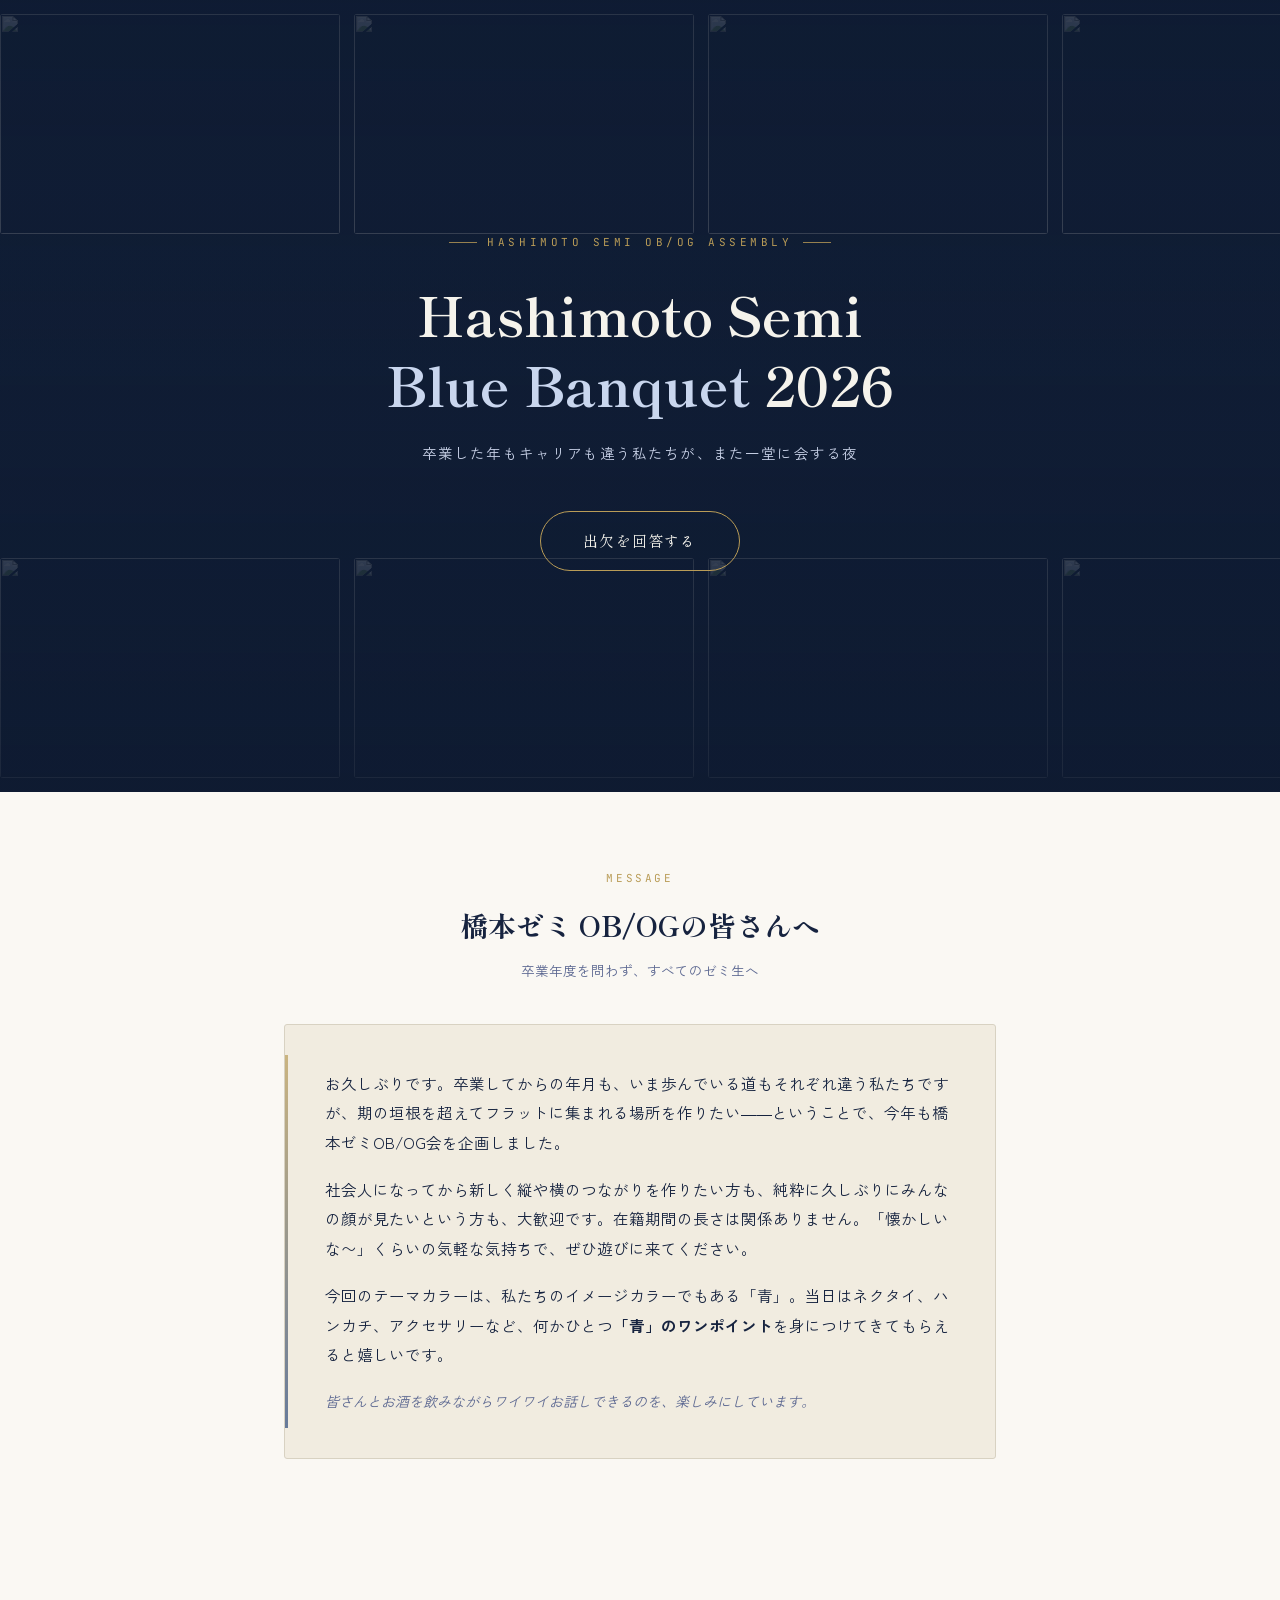
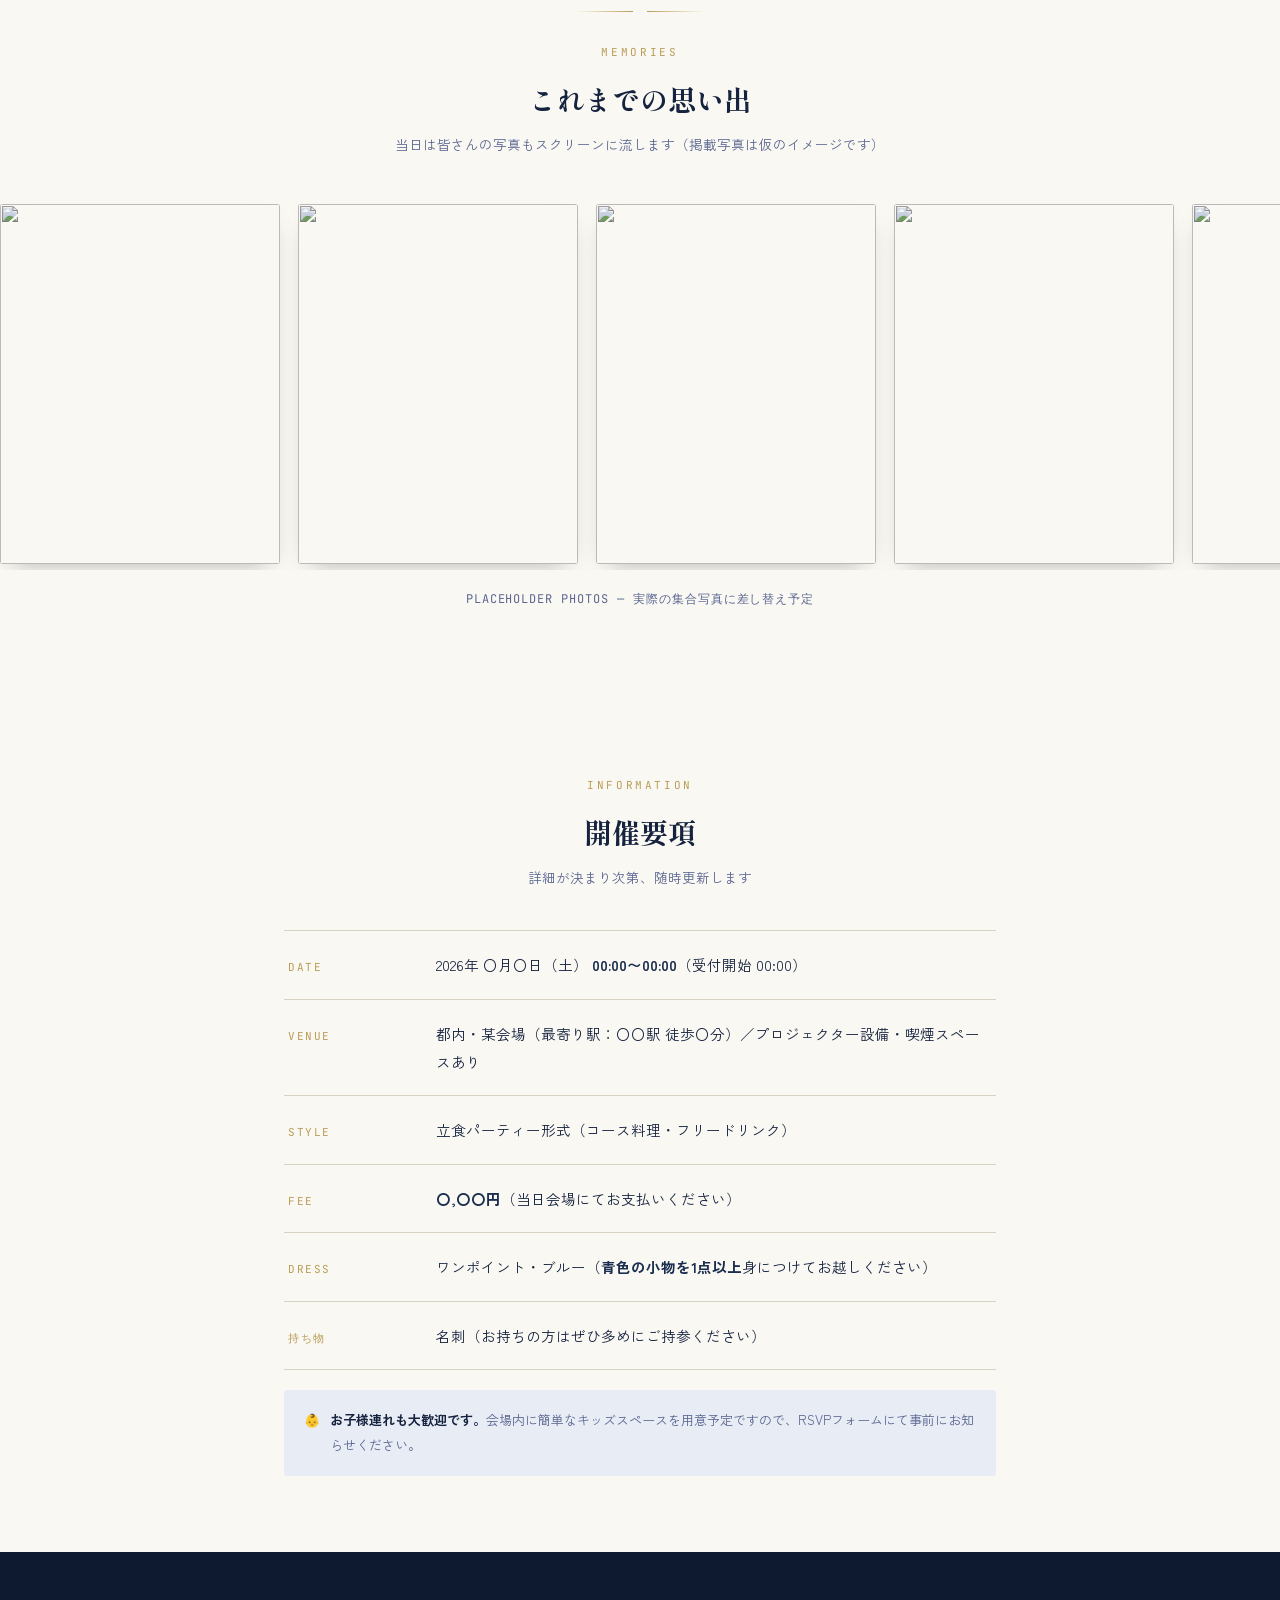
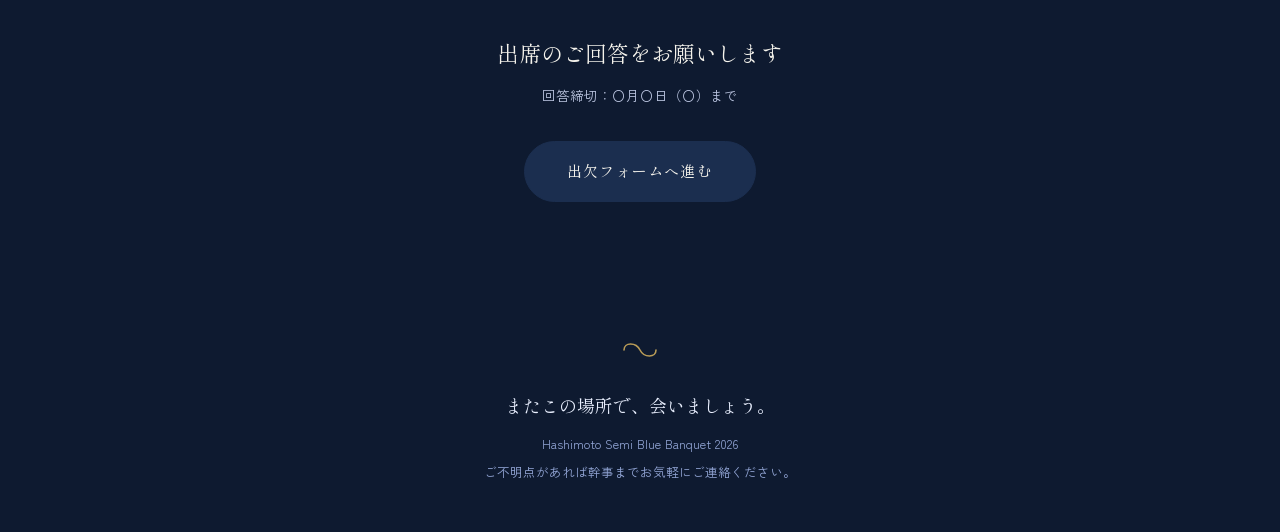
==== index.html @ cfdf3e19 "Add files via upload" ====
<!DOCTYPE html>
<html lang="ja">
<head>
<meta charset="UTF-8">
<meta name="viewport" content="width=device-width, initial-scale=1.0">
<title>Hashimoto Semi Blue Banquet 2026 | OB/OG会 デジタル招待状</title>
<link rel="preconnect" href="https://fonts.googleapis.com">
<link href="https://fonts.googleapis.com/css2?family=Shippori+Mincho:wght@500;700&family=Zen+Kaku+Gothic+New:wght@400;500;700&family=JetBrains+Mono:wght@400;500&display=swap" rel="stylesheet">
<link rel="stylesheet" href="styles.css">
</head>
<body>

<header class="hero">
  <div class="hero-gallery" aria-hidden="true">
    <div class="hero-row row-a">
      <img src="https://picsum.photos/id/1015/340/220" alt="">
      <img src="https://picsum.photos/id/1016/340/220" alt="">
      <img src="https://picsum.photos/id/1018/340/220" alt="">
      <img src="https://picsum.photos/id/1019/340/220" alt="">
      <img src="https://picsum.photos/id/1020/340/220" alt="">
      <img src="https://picsum.photos/id/1015/340/220" alt="">
      <img src="https://picsum.photos/id/1016/340/220" alt="">
      <img src="https://picsum.photos/id/1018/340/220" alt="">
      <img src="https://picsum.photos/id/1019/340/220" alt="">
      <img src="https://picsum.photos/id/1020/340/220" alt="">
    </div>
    <div class="hero-row row-b">
      <img src="https://picsum.photos/id/1021/340/220" alt="">
      <img src="https://picsum.photos/id/1024/340/220" alt="">
      <img src="https://picsum.photos/id/1025/340/220" alt="">
      <img src="https://picsum.photos/id/1027/340/220" alt="">
      <img src="https://picsum.photos/id/1031/340/220" alt="">
      <img src="https://picsum.photos/id/1021/340/220" alt="">
      <img src="https://picsum.photos/id/1024/340/220" alt="">
      <img src="https://picsum.photos/id/1025/340/220" alt="">
      <img src="https://picsum.photos/id/1027/340/220" alt="">
      <img src="https://picsum.photos/id/1031/340/220" alt="">
    </div>
  </div>
  <div class="hero-overlay" aria-hidden="true"></div>
  <div class="hero-content">
    <span class="eyebrow">HASHIMOTO SEMI OB/OG ASSEMBLY</span>
    <h1 class="display">Hashimoto Semi<br><span class="accent">Blue Banquet</span> 2026</h1>
    <p class="sub">卒業した年もキャリアも違う私たちが、また一堂に会する夜</p>
    <div class="hero-actions">
      <a class="btn" href="rsvp.html">出欠を回答する</a>
    </div>
  </div>
</header>

<main>

  <section id="message">
    <span class="kicker">MESSAGE</span>
    <h2>橋本ゼミ OB/OGの皆さんへ</h2>
    <p class="section-lead">卒業年度を問わず、すべてのゼミ生へ</p>
    <div class="wrap">
      <div class="letter">
        <p>お久しぶりです。卒業してからの年月も、いま歩んでいる道もそれぞれ違う私たちですが、期の垣根を超えてフラットに集まれる場所を作りたい――ということで、今年も橋本ゼミOB/OG会を企画しました。</p>
        <p>社会人になってから新しく縦や横のつながりを作りたい方も、純粋に久しぶりにみんなの顔が見たいという方も、大歓迎です。在籍期間の長さは関係ありません。「懐かしいな〜」くらいの気軽な気持ちで、ぜひ遊びに来てください。</p>
        <p>今回のテーマカラーは、私たちのイメージカラーでもある「青」。当日はネクタイ、ハンカチ、アクセサリーなど、何かひとつ<strong>「青」のワンポイント</strong>を身につけてきてもらえると嬉しいです。</p>
        <p class="signoff">皆さんとお酒を飲みながらワイワイお話しできるのを、楽しみにしています。</p>
      </div>
    </div>
  </section>

  <section class="memories">
    <div class="section-head">
      <div class="flourish"><span class="stem"></span><span class="stem right"></span></div>
      <span class="kicker">MEMORIES</span>
      <h2>これまでの思い出</h2>
      <p class="section-lead">当日は皆さんの写真もスクリーンに流します（掲載写真は仮のイメージです）</p>
    </div>
    <div class="film">
      <div class="film-row">
        <img src="https://picsum.photos/id/1035/280/360" alt="">
        <img src="https://picsum.photos/id/1039/280/360" alt="">
        <img src="https://picsum.photos/id/1043/280/360" alt="">
        <img src="https://picsum.photos/id/1044/280/360" alt="">
        <img src="https://picsum.photos/id/1047/280/360" alt="">
        <img src="https://picsum.photos/id/1050/280/360" alt="">
        <img src="https://picsum.photos/id/1053/280/360" alt="">
        <img src="https://picsum.photos/id/1057/280/360" alt="">
        <img src="https://picsum.photos/id/1035/280/360" alt="">
        <img src="https://picsum.photos/id/1039/280/360" alt="">
        <img src="https://picsum.photos/id/1043/280/360" alt="">
        <img src="https://picsum.photos/id/1044/280/360" alt="">
        <img src="https://picsum.photos/id/1047/280/360" alt="">
        <img src="https://picsum.photos/id/1050/280/360" alt="">
        <img src="https://picsum.photos/id/1053/280/360" alt="">
        <img src="https://picsum.photos/id/1057/280/360" alt="">
      </div>
    </div>
    <p class="film-caption">PLACEHOLDER PHOTOS — 実際の集合写真に差し替え予定</p>
  </section>

  <section id="info">
    <span class="kicker">INFORMATION</span>
    <h2>開催要項</h2>
    <p class="section-lead">詳細が決まり次第、随時更新します</p>
    <div class="wrap">
      <div class="info-list">
        <div class="info-row"><div class="k">DATE</div><div class="v">2026年 〇月〇日（土） <strong>00:00〜00:00</strong>（受付開始 00:00）</div></div>
        <div class="info-row"><div class="k">VENUE</div><div class="v">都内・某会場（最寄り駅：〇〇駅 徒歩〇分）／プロジェクター設備・喫煙スペースあり</div></div>
        <div class="info-row"><div class="k">STYLE</div><div class="v">立食パーティー形式（コース料理・フリードリンク）</div></div>
        <div class="info-row"><div class="k">FEE</div><div class="v"><strong>〇,〇〇円</strong>（当日会場にてお支払いください）</div></div>
        <div class="info-row"><div class="k">DRESS</div><div class="v">ワンポイント・ブルー（<strong>青色の小物を1点以上</strong>身につけてお越しください）</div></div>
        <div class="info-row"><div class="k">持ち物</div><div class="v">名刺（お持ちの方はぜひ多めにご持参ください）</div></div>
      </div>
      <div class="info-note">👶 <span><b>お子様連れも大歓迎です。</b>会場内に簡単なキッズスペースを用意予定ですので、RSVPフォームにて事前にお知らせください。</span></div>
    </div>
  </section>

  <section class="cta-band">
    <div class="display">出席のご回答をお願いします</div>
    <p>回答締切：〇月〇日（〇）まで</p>
    <a class="btn solid" href="rsvp.html">出欠フォームへ進む</a>
  </section>

</main>

<footer>
  <svg class="knot" width="40" height="24" viewBox="0 0 40 24" aria-hidden="true">
    <path d="M4 12 C 4 4, 16 4, 20 12 C 24 20, 36 20, 36 12" stroke="#B99C57" stroke-width="1.6" fill="none" stroke-linecap="round"/>
  </svg>
  <div class="display">またこの場所で、会いましょう。</div>
  <p>Hashimoto Semi Blue Banquet 2026</p>
  <p>ご不明点があれば幹事までお気軽にご連絡ください。</p>
</footer>

<script src="main.js"></script>
</body>
</html>
---- styles.css ----
/* ===================================================================
   Hashimoto Semi OB/OG Reunion — shared stylesheet
   =================================================================== */

:root{
  --paper:      #FAF8F3;
  --paper-2:    #F1ECE0;
  --ink:        #16233F;
  --ink-soft:   #5A6690;
  --blue:       #2C4A7C;
  --blue-deep:  #1B2E4F;
  --blue-pale:  #E7ECF5;
  --gold:       #B99C57;
  --navy-deep:  #0E1A30;
  --line:       #D8D2C2;
  --radius:     3px;
}

*{ box-sizing:border-box; }
html{ scroll-behavior:smooth; }
body{
  margin:0;
  background:var(--paper);
  color:var(--ink);
  font-family:'Zen Kaku Gothic New', sans-serif;
  line-height:1.9;
  -webkit-font-smoothing:antialiased;
}
.display{ font-family:'Shippori Mincho', serif; }
.mono{ font-family:'JetBrains Mono', monospace; letter-spacing:0.04em; }

@media (prefers-reduced-motion: reduce){
  *{ animation-duration:0.01ms !important; animation-iteration-count:1 !important; transition-duration:0.01ms !important; }
}

a{ color:var(--blue-deep); }
:focus-visible{ outline:2px solid var(--blue); outline-offset:3px; }

.wrap{ max-width:760px; margin:0 auto; padding:0 24px; position:relative; z-index:1; }

/* ---------- top nav (rsvp page) ---------- */
.topnav{
  position:sticky; top:0; z-index:20;
  background:rgba(250,248,243,0.92);
  backdrop-filter:blur(6px);
  border-bottom:1px solid var(--line);
  padding:16px 24px;
}
.topnav .wrap{ display:flex; align-items:center; justify-content:space-between; padding:0; }
.topnav .brand{ font-family:'Shippori Mincho', serif; font-size:15px; color:var(--ink); text-decoration:none; }
.topnav .back{ font-family:'JetBrains Mono', monospace; font-size:11px; letter-spacing:0.1em; color:var(--blue-deep); text-decoration:none; }
.topnav .back:hover{ text-decoration:underline; }

/* ---------- flourish divider ---------- */
.flourish{ display:flex; align-items:center; justify-content:center; gap:14px; margin:0 0 30px; }
.flourish .stem{ height:1px; width:56px; background:linear-gradient(90deg, transparent, var(--gold)); }
.flourish .stem.right{ background:linear-gradient(90deg, var(--gold), transparent); }
.flourish svg{ opacity:.85; }

/* ---------- hero ---------- */
.hero{
  position:relative;
  overflow:hidden;
  min-height:88vh;
  display:flex;
  align-items:center;
  justify-content:center;
  text-align:center;
  background:var(--navy-deep);
}
.hero-gallery{
  position:absolute; inset:0;
  display:flex; flex-direction:column;
  justify-content:space-between;
  gap:14px;
  padding:14px 0;
  z-index:0;
}
.hero-row{
  display:flex; gap:14px;
  will-change:transform;
}
.hero-row img{
  width:340px; height:220px;
  object-fit:cover;
  flex:none;
  filter:grayscale(55%) brightness(0.8) contrast(1.05);
  border-radius:var(--radius);
}
.hero-row.row-a{ animation:driftLeft 46s linear infinite; }
.hero-row.row-b{ animation:driftRight 60s linear infinite; }
@keyframes driftLeft{ from{ transform:translateX(0);} to{ transform:translateX(-50%);} }
@keyframes driftRight{ from{ transform:translateX(-50%);} to{ transform:translateX(0);} }

.hero-overlay{
  position:absolute; inset:0;
  background:
    linear-gradient(180deg, rgba(14,26,48,0.72) 0%, rgba(14,26,48,0.55) 40%, rgba(14,26,48,0.86) 100%),
    linear-gradient(90deg, rgba(27,46,79,0.35), rgba(27,46,79,0.35));
  z-index:1;
}
.hero-content{ position:relative; z-index:2; color:#F5F3EC; padding:0 24px; }
.hero .eyebrow{
  display:inline-flex; align-items:center; gap:10px;
  font-family:'JetBrains Mono', monospace;
  font-size:11px; letter-spacing:0.32em;
  color:var(--gold);
  margin-bottom:26px;
  opacity:0; animation:rise .9s ease forwards .15s;
}
.eyebrow::before,.eyebrow::after{ content:""; width:28px; height:1px; background:var(--gold); opacity:.8; }
.hero h1{
  font-size:clamp(32px,6vw,54px);
  line-height:1.3;
  margin:0 0 20px;
  font-weight:700;
  opacity:0; animation:rise .9s ease forwards .3s;
}
.hero h1 .accent{ color:#C9D6EE; }
.hero .sub{
  font-size:14.5px;
  letter-spacing:0.08em;
  color:#C9D2E8;
  opacity:0; animation:rise .9s ease forwards .5s;
}
.hero .hero-actions{
  margin-top:44px;
  opacity:0; animation:rise .9s ease forwards .7s;
}
@keyframes rise{ from{ opacity:0; transform:translateY(16px);} to{ opacity:1; transform:translateY(0);} }

.btn{
  font-family:'Shippori Mincho', serif;
  font-size:15px;
  letter-spacing:0.08em;
  padding:15px 42px;
  border-radius:100px;
  border:1px solid var(--gold);
  color:#F5F3EC;
  background:transparent;
  text-decoration:none;
  display:inline-block;
  transition:background .2s ease, color .2s ease, transform .2s ease;
}
.btn:hover{ background:var(--gold); color:var(--navy-deep); transform:translateY(-1px); }
.btn.solid{
  background:var(--blue-deep);
  border-color:var(--blue-deep);
  color:#F5F3EC;
}
.btn.solid:hover{ background:var(--blue); border-color:var(--blue); color:#fff; }

/* ---------- section shell ---------- */
section{ position:relative; padding:76px 0; }
.kicker{
  font-family:'JetBrains Mono', monospace;
  font-size:11px; letter-spacing:0.24em;
  color:var(--gold);
  display:block; text-align:center;
  margin-bottom:10px;
}
h2{
  font-family:'Shippori Mincho', serif;
  font-size:clamp(22px,3.4vw,28px);
  margin:0 0 6px;
  text-align:center;
}
.section-lead{
  text-align:center;
  color:var(--ink-soft);
  font-size:13.5px;
  margin:0 0 40px;
}

/* ---------- letter ---------- */
.letter{
  background:var(--paper-2);
  border:1px solid var(--line);
  border-radius:var(--radius);
  padding:44px 40px;
  position:relative;
}
.letter::before{
  content:"";
  position:absolute; left:0; top:30px; bottom:30px; width:3px;
  background:linear-gradient(180deg, var(--gold), var(--blue));
  opacity:0.7;
}
.letter p{ margin:0 0 18px; font-size:15.5px; color:var(--ink); }
.letter p:last-child{ margin-bottom:0; }
.letter .signoff{ color:var(--ink-soft); font-size:14px; margin-top:6px; font-style:italic; }

/* ---------- moving memories gallery ---------- */
.memories{ padding-left:0; padding-right:0; }
.memories .wrap{ max-width:none; padding:0; }
.memories .section-head{ max-width:760px; margin:0 auto 36px; padding:0 24px; }
.film{
  overflow:hidden;
  padding:6px 0;
}
.film-row{
  display:flex; gap:18px;
  animation:driftLeft 70s linear infinite;
  will-change:transform;
}
.film-row:hover{ animation-play-state:paused; }
.film-row img{
  width:280px; height:360px;
  object-fit:cover;
  flex:none;
  border-radius:var(--radius);
  filter:grayscale(45%) contrast(1.03) brightness(0.96);
  box-shadow:0 10px 24px -14px rgba(14,26,48,0.4);
}
.film-caption{
  text-align:center; margin-top:18px;
  font-size:12px; color:var(--ink-soft);
  font-family:'JetBrains Mono', monospace;
  letter-spacing:0.08em;
}

/* ---------- info list ---------- */
.info-list{
  border-top:1px solid var(--line);
}
.info-row{
  display:grid;
  grid-template-columns:130px 1fr;
  gap:18px;
  padding:20px 4px;
  border-bottom:1px solid var(--line);
  align-items:baseline;
}
.info-row .k{
  font-family:'JetBrains Mono', monospace;
  font-size:11px; letter-spacing:0.14em;
  color:var(--gold);
}
.info-row .v{ font-size:14.5px; }
.info-row .v strong{ color:var(--blue-deep); }
.info-note{
  margin-top:20px;
  padding:18px 20px;
  background:var(--blue-pale);
  border-radius:var(--radius);
  font-size:13px;
  color:var(--ink-soft);
  display:flex; gap:10px; align-items:flex-start;
}
.info-note b{ color:var(--ink); }

/* ---------- cta band ---------- */
.cta-band{
  text-align:center;
  background:var(--navy-deep);
  color:#F5F3EC;
  padding:80px 24px;
}
.cta-band .display{ font-size:22px; margin-bottom:10px; }
.cta-band p{ color:#B9C3DE; font-size:13.5px; margin:0 0 32px; }

/* ---------- form (rsvp page) ---------- */
.rsvp-hero{
  text-align:center;
  padding:70px 24px 20px;
}
.rsvp-hero .kicker{ margin-bottom:14px; }
.rsvp-hero h1{
  font-family:'Shippori Mincho', serif;
  font-size:clamp(24px,4vw,32px);
  margin:0 0 12px;
}
.rsvp-hero p{ color:var(--ink-soft); font-size:13.5px; }

.form-card{
  background:var(--paper-2);
  border:1px solid var(--line);
  border-radius:var(--radius);
  padding:34px 32px;
  margin-bottom:22px;
}
.form-card h3{
  font-family:'JetBrains Mono', monospace;
  font-size:11px; letter-spacing:0.18em;
  color:var(--gold);
  margin:0 0 4px;
  text-transform:uppercase;
}
.form-card .step-title{
  font-family:'Shippori Mincho', serif;
  font-size:19px;
  margin:2px 0 24px;
}
.field{ margin-bottom:22px; }
.field:last-child{ margin-bottom:0; }
.field label.q{
  display:block; font-size:13.5px; font-weight:500;
  margin-bottom:9px; color:var(--ink);
}
.field label.q .req{ color:var(--blue-deep); font-size:11px; margin-left:6px; font-family:'JetBrains Mono',monospace; }
.field label.q .opt{ color:var(--ink-soft); font-size:11px; margin-left:6px; font-family:'JetBrains Mono',monospace; }
.field input[type=text],
.field input[type=number],
.field textarea{
  width:100%;
  font-family:inherit;
  font-size:14.5px;
  padding:12px 14px;
  border:1px solid var(--line);
  background:var(--paper);
  border-radius:var(--radius);
  color:var(--ink);
}
.field textarea{ resize:vertical; min-height:84px; }
.field input:focus, .field textarea:focus{ border-color:var(--blue); }
.radio-group{ display:flex; flex-wrap:wrap; gap:10px; }
.radio-group label{
  display:flex; align-items:center; gap:7px;
  font-size:13.5px;
  padding:9px 15px;
  border:1px solid var(--line);
  border-radius:100px;
  cursor:pointer;
  background:var(--paper);
  transition:border-color .15s, background .15s;
}
.radio-group input{ accent-color:var(--blue); }
.radio-group label:has(input:checked){
  border-color:var(--blue);
  background:var(--blue-pale);
  color:var(--blue-deep);
}
.sub-field{ margin-top:10px; display:none; }
.sub-field.show{ display:block; }

.file-drop{
  border:1px dashed var(--line);
  border-radius:var(--radius);
  padding:20px;
  text-align:center;
  background:var(--paper);
  font-size:13px;
  color:var(--ink-soft);
  cursor:pointer;
  display:block;
}
.file-drop:hover{ border-color:var(--blue); }
.file-drop input{ display:none; }
.file-name{ margin-top:8px; font-size:12.5px; color:var(--blue-deep); font-family:'JetBrains Mono',monospace; }

.hint{ font-size:12px; color:var(--ink-soft); margin-top:6px; }

.submit-row{ text-align:center; margin-top:38px; }
button.submit{
  font-family:'Shippori Mincho', serif;
  font-size:16px; letter-spacing:0.06em;
  padding:16px 48px;
  background:var(--blue-deep);
  color:#fff; border:none; border-radius:100px;
  cursor:pointer;
  transition:transform .15s ease, background .15s ease;
}
button.submit:hover{ background:var(--blue); transform:translateY(-1px); }
button.submit:disabled{ opacity:.6; cursor:default; transform:none; }
.submit-status{ margin-top:14px; font-size:13px; color:var(--ink-soft); min-height:18px; }

.thanks{
  text-align:center;
  padding:64px 32px;
  background:var(--blue-pale);
  border-radius:var(--radius);
  display:none;
}
.thanks.show{ display:block; }
.thanks .display{ font-size:24px; margin-bottom:12px; }
.thanks p{ color:var(--ink-soft); font-size:14px; }
.thanks .btn{ margin-top:26px; border-color:var(--blue-deep); color:var(--blue-deep); }
.thanks .btn:hover{ background:var(--blue-deep); color:#fff; }

/* ---------- footer ---------- */
footer{
  background:var(--navy-deep);
  color:#EAF0FF;
  text-align:center;
  padding:56px 24px 44px;
}
footer .knot{ margin-bottom:18px; }
footer .display{ font-size:18px; margin-bottom:10px; }
footer p{ font-size:12.5px; color:#93A6D6; margin:4px 0; }

::selection{ background:var(--blue); color:#fff; }

@media (max-width:600px){
  .hero-row img{ width:220px; height:150px; }
  .film-row img{ width:190px; height:250px; }
  .info-row{ grid-template-columns:1fr; gap:4px; }
}
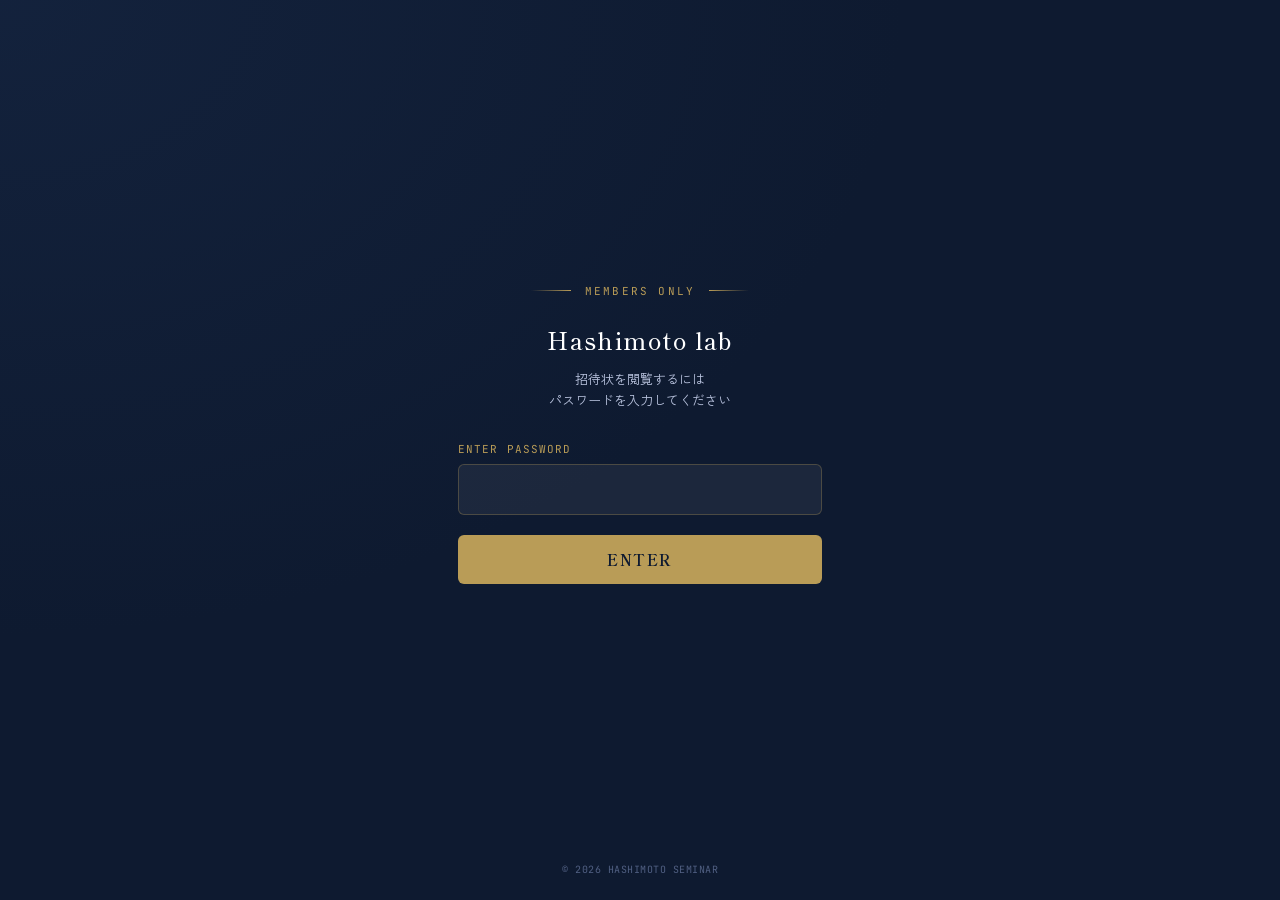
==== commit cea7d9f5: "Add files via upload" ====
--- a/index.html
+++ b/index.html
@@ -1,133 +1,212 @@
 <!DOCTYPE html>
 <html lang="ja">
 <head>
-<meta charset="UTF-8">
-<meta name="viewport" content="width=device-width, initial-scale=1.0">
-<title>Hashimoto Semi Blue Banquet 2026 | OB/OG会 デジタル招待状</title>
-<link rel="preconnect" href="https://fonts.googleapis.com">
-<link href="https://fonts.googleapis.com/css2?family=Shippori+Mincho:wght@500;700&family=Zen+Kaku+Gothic+New:wght@400;500;700&family=JetBrains+Mono:wght@400;500&display=swap" rel="stylesheet">
-<link rel="stylesheet" href="styles.css">
+  <meta charset="UTF-8">
+  <meta name="viewport" content="width=device-width, initial-scale=1.0">
+  <title>Hashimoto lab Blue Banquet & Lounge 2026</title>
+  <link href="https://fonts.googleapis.com/css2?family=Shippori+Mincho&family=JetBrains+Mono:wght@400;500&family=Zen+Kaku+Gothic+New:wght@400;500;700&display=swap" rel="stylesheet">
+  <style>
+    :root {
+      --navy-deep:  #0E1A30;
+      --paper:      #FAF8F3;
+      --blue:       #2C4A7C;
+      --blue-deep:  #1B2E4F;
+      --blue-pale:  #E7ECF5;
+      --gold:       #B99C57;
+      --ink:        #16233F;
+      --ink-soft:   #5A6690;
+      --line:       #D8D2C2;
+      --radius:     6px;
+    }
+
+    * { box-sizing: border-box; }
+    
+    body {
+      margin: 0;
+      padding: 0;
+      height: 100vh;
+      display: flex;
+      align-items: center;
+      justify-content: center;
+      background-color: var(--navy-deep);
+      background-image: 
+        radial-gradient(at 0% 0%, rgba(27, 46, 79, 0.4) 0px, transparent 50%),
+        radial-gradient(at 100% 100%, rgba(14, 26, 48, 0.8) 0px, transparent 50%);
+      font-family: 'Zen Kaku Gothic New', sans-serif;
+      color: var(--paper);
+      overflow: hidden;
+    }
+
+    .gate-container {
+      width: 100%;
+      max-width: 420px;
+      padding: 40px 28px;
+      text-align: center;
+      position: relative;
+    }
+
+    /* 上部の装飾ライン */
+    .deco-line {
+      display: flex;
+      align-items: center;
+      justify-content: center;
+      gap: 14px;
+      margin-bottom: 24px;
+    }
+    .deco-line .line {
+      height: 1px;
+      width: 40px;
+      background: linear-gradient(90deg, transparent, var(--gold));
+    }
+    .deco-line .line.right {
+      background: linear-gradient(90deg, var(--gold), transparent);
+    }
+    .deco-line span {
+      font-family: 'JetBrains Mono', monospace;
+      font-size: 11px;
+      letter-spacing: 0.2em;
+      color: var(--gold);
+    }
+
+    h1 {
+      font-family: 'Shippori Mincho', serif;
+      font-size: 24px;
+      font-weight: 500;
+      letter-spacing: 0.06em;
+      margin: 0 0 12px;
+      color: #fff;
+    }
+
+    p.lead {
+      font-size: 13px;
+      color: #B9C3DE;
+      margin: 0 0 32px;
+      line-height: 1.6;
+    }
+
+    .form-group {
+      margin-bottom: 20px;
+      text-align: left;
+    }
+
+    label {
+      display: block;
+      font-size: 11px;
+      font-family: 'JetBrains Mono', monospace;
+      color: var(--gold);
+      margin-bottom: 8px;
+      letter-spacing: 0.1em;
+      text-transform: uppercase;
+    }
+
+    input[type="password"] {
+      width: 100%;
+      padding: 14px 16px;
+      font-size: 16px;
+      background: rgba(250, 248, 243, 0.06);
+      border: 1px solid rgba(185, 156, 87, 0.3);
+      border-radius: var(--radius);
+      color: #fff;
+      font-family: 'JetBrains Mono', monospace;
+      transition: all 0.25s ease;
+      text-align: center;
+      letter-spacing: 0.15em;
+    }
+
+    input[type="password"]:focus {
+      outline: none;
+      border-color: var(--gold);
+      background: rgba(250, 248, 243, 0.1);
+      box-shadow: 0 0 12px rgba(185, 156, 87, 0.2);
+    }
+
+    .btn-submit {
+      width: 100%;
+      padding: 14px;
+      font-family: 'Shippori Mincho', serif;
+      font-size: 15px;
+      letter-spacing: 0.1em;
+      background: var(--gold);
+      color: var(--navy-deep);
+      border: none;
+      border-radius: var(--radius);
+      cursor: pointer;
+      font-weight: bold;
+      transition: all 0.2s ease;
+    }
+
+    .btn-submit:hover {
+      background: #fff;
+      transform: translateY(-1px);
+    }
+
+    .error-msg {
+      height: 18px;
+      margin-top: 14px;
+      font-size: 12px;
+      color: #ff6b6b;
+      opacity: 0;
+      transition: opacity 0.2s ease;
+    }
+    .error-msg.show {
+      opacity: 1;
+    }
+
+    footer {
+      position: absolute;
+      bottom: 24px;
+      font-family: 'JetBrains Mono', monospace;
+      font-size: 10px;
+      color: rgba(147, 166, 214, 0.5);
+      letter-spacing: 0.05em;
+    }
+  </style>
 </head>
 <body>
 
-<header class="hero">
-  <div class="hero-gallery" aria-hidden="true">
-    <div class="hero-row row-a">
-      <img src="https://picsum.photos/id/1015/340/220" alt="">
-      <img src="https://picsum.photos/id/1016/340/220" alt="">
-      <img src="https://picsum.photos/id/1018/340/220" alt="">
-      <img src="https://picsum.photos/id/1019/340/220" alt="">
-      <img src="https://picsum.photos/id/1020/340/220" alt="">
-      <img src="https://picsum.photos/id/1015/340/220" alt="">
-      <img src="https://picsum.photos/id/1016/340/220" alt="">
-      <img src="https://picsum.photos/id/1018/340/220" alt="">
-      <img src="https://picsum.photos/id/1019/340/220" alt="">
-      <img src="https://picsum.photos/id/1020/340/220" alt="">
+  <div class="gate-container">
+    <div class="deco-line">
+      <div class="line"></div>
+      <span>MEMBERS ONLY</span>
+      <div class="line right"></div>
     </div>
-    <div class="hero-row row-b">
-      <img src="https://picsum.photos/id/1021/340/220" alt="">
-      <img src="https://picsum.photos/id/1024/340/220" alt="">
-      <img src="https://picsum.photos/id/1025/340/220" alt="">
-      <img src="https://picsum.photos/id/1027/340/220" alt="">
-      <img src="https://picsum.photos/id/1031/340/220" alt="">
-      <img src="https://picsum.photos/id/1021/340/220" alt="">
-      <img src="https://picsum.photos/id/1024/340/220" alt="">
-      <img src="https://picsum.photos/id/1025/340/220" alt="">
-      <img src="https://picsum.photos/id/1027/340/220" alt="">
-      <img src="https://picsum.photos/id/1031/340/220" alt="">
-    </div>
+
+    <h1>Hashimoto lab</h1>
+    <p class="lead">招待状を閲覧するには<br>パスワードを入力してください</p>
+
+    <form id="gateForm">
+      <div class="form-group">
+        <label for="password">Enter Password</label>
+        <input type="password" id="password" autocomplete="off" required >
+      </div>
+      <button type="submit" class="btn-submit">ENTER</button>
+      <div id="errorMsg" class="error-msg">パスワードが正しくありません</div>
+    </form>
   </div>
-  <div class="hero-overlay" aria-hidden="true"></div>
-  <div class="hero-content">
-    <span class="eyebrow">HASHIMOTO SEMI OB/OG ASSEMBLY</span>
-    <h1 class="display">Hashimoto Semi<br><span class="accent">Blue Banquet</span> 2026</h1>
-    <p class="sub">卒業した年もキャリアも違う私たちが、また一堂に会する夜</p>
-    <div class="hero-actions">
-      <a class="btn" href="rsvp.html">出欠を回答する</a>
-    </div>
-  </div>
-</header>
-
-<main>
-
-  <section id="message">
-    <span class="kicker">MESSAGE</span>
-    <h2>橋本ゼミ OB/OGの皆さんへ</h2>
-    <p class="section-lead">卒業年度を問わず、すべてのゼミ生へ</p>
-    <div class="wrap">
-      <div class="letter">
-        <p>お久しぶりです。卒業してからの年月も、いま歩んでいる道もそれぞれ違う私たちですが、期の垣根を超えてフラットに集まれる場所を作りたい――ということで、今年も橋本ゼミOB/OG会を企画しました。</p>
-        <p>社会人になってから新しく縦や横のつながりを作りたい方も、純粋に久しぶりにみんなの顔が見たいという方も、大歓迎です。在籍期間の長さは関係ありません。「懐かしいな〜」くらいの気軽な気持ちで、ぜひ遊びに来てください。</p>
-        <p>今回のテーマカラーは、私たちのイメージカラーでもある「青」。当日はネクタイ、ハンカチ、アクセサリーなど、何かひとつ<strong>「青」のワンポイント</strong>を身につけてきてもらえると嬉しいです。</p>
-        <p class="signoff">皆さんとお酒を飲みながらワイワイお話しできるのを、楽しみにしています。</p>
-      </div>
-    </div>
-  </section>
-
-  <section class="memories">
-    <div class="section-head">
-      <div class="flourish"><span class="stem"></span><span class="stem right"></span></div>
-      <span class="kicker">MEMORIES</span>
-      <h2>これまでの思い出</h2>
-      <p class="section-lead">当日は皆さんの写真もスクリーンに流します（掲載写真は仮のイメージです）</p>
-    </div>
-    <div class="film">
-      <div class="film-row">
-        <img src="https://picsum.photos/id/1035/280/360" alt="">
-        <img src="https://picsum.photos/id/1039/280/360" alt="">
-        <img src="https://picsum.photos/id/1043/280/360" alt="">
-        <img src="https://picsum.photos/id/1044/280/360" alt="">
-        <img src="https://picsum.photos/id/1047/280/360" alt="">
-        <img src="https://picsum.photos/id/1050/280/360" alt="">
-        <img src="https://picsum.photos/id/1053/280/360" alt="">
-        <img src="https://picsum.photos/id/1057/280/360" alt="">
-        <img src="https://picsum.photos/id/1035/280/360" alt="">
-        <img src="https://picsum.photos/id/1039/280/360" alt="">
-        <img src="https://picsum.photos/id/1043/280/360" alt="">
-        <img src="https://picsum.photos/id/1044/280/360" alt="">
-        <img src="https://picsum.photos/id/1047/280/360" alt="">
-        <img src="https://picsum.photos/id/1050/280/360" alt="">
-        <img src="https://picsum.photos/id/1053/280/360" alt="">
-        <img src="https://picsum.photos/id/1057/280/360" alt="">
-      </div>
-    </div>
-    <p class="film-caption">PLACEHOLDER PHOTOS — 実際の集合写真に差し替え予定</p>
-  </section>
-
-  <section id="info">
-    <span class="kicker">INFORMATION</span>
-    <h2>開催要項</h2>
-    <p class="section-lead">詳細が決まり次第、随時更新します</p>
-    <div class="wrap">
-      <div class="info-list">
-        <div class="info-row"><div class="k">DATE</div><div class="v">2026年 〇月〇日（土） <strong>00:00〜00:00</strong>（受付開始 00:00）</div></div>
-        <div class="info-row"><div class="k">VENUE</div><div class="v">都内・某会場（最寄り駅：〇〇駅 徒歩〇分）／プロジェクター設備・喫煙スペースあり</div></div>
-        <div class="info-row"><div class="k">STYLE</div><div class="v">立食パーティー形式（コース料理・フリードリンク）</div></div>
-        <div class="info-row"><div class="k">FEE</div><div class="v"><strong>〇,〇〇円</strong>（当日会場にてお支払いください）</div></div>
-        <div class="info-row"><div class="k">DRESS</div><div class="v">ワンポイント・ブルー（<strong>青色の小物を1点以上</strong>身につけてお越しください）</div></div>
-        <div class="info-row"><div class="k">持ち物</div><div class="v">名刺（お持ちの方はぜひ多めにご持参ください）</div></div>
-      </div>
-      <div class="info-note">👶 <span><b>お子様連れも大歓迎です。</b>会場内に簡単なキッズスペースを用意予定ですので、RSVPフォームにて事前にお知らせください。</span></div>
-    </div>
-  </section>
-
-  <section class="cta-band">
-    <div class="display">出席のご回答をお願いします</div>
-    <p>回答締切：〇月〇日（〇）まで</p>
-    <a class="btn solid" href="rsvp.html">出欠フォームへ進む</a>
-  </section>
-
-</main>
-
-<footer>
-  <svg class="knot" width="40" height="24" viewBox="0 0 40 24" aria-hidden="true">
-    <path d="M4 12 C 4 4, 16 4, 20 12 C 24 20, 36 20, 36 12" stroke="#B99C57" stroke-width="1.6" fill="none" stroke-linecap="round"/>
-  </svg>
-  <div class="display">またこの場所で、会いましょう。</div>
-  <p>Hashimoto Semi Blue Banquet 2026</p>
-  <p>ご不明点があれば幹事までお気軽にご連絡ください。</p>
-</footer>
-
-<script src="main.js"></script>
+
+  <footer>© 2026 HASHIMOTO SEMINAR</footer>
+
+  <script>
+    document.getElementById('gateForm').addEventListener('submit', function(e) {
+      e.preventDefault();
+      
+      const inputPass = document.getElementById('password').value;
+      const errorMsg = document.getElementById('errorMsg');
+      
+      // パスワード判定（要件: hashilab）
+      if (inputPass === 'hashilab') {
+        errorMsg.classList.remove('show');
+        
+        // 成功したら「invite.html」にリダイレクト
+        // 同一フォルダ内のinvite.htmlに遷移します
+        window.location.href = 'invite.html';
+      } else {
+        // 間違っていたらエラーメッセージを表示して入力欄をクリア
+        errorMsg.classList.add('show');
+        document.getElementById('password').value = '';
+        document.getElementById('password').focus();
+      }
+    });
+  </script>
 </body>
-</html>
+</html>
